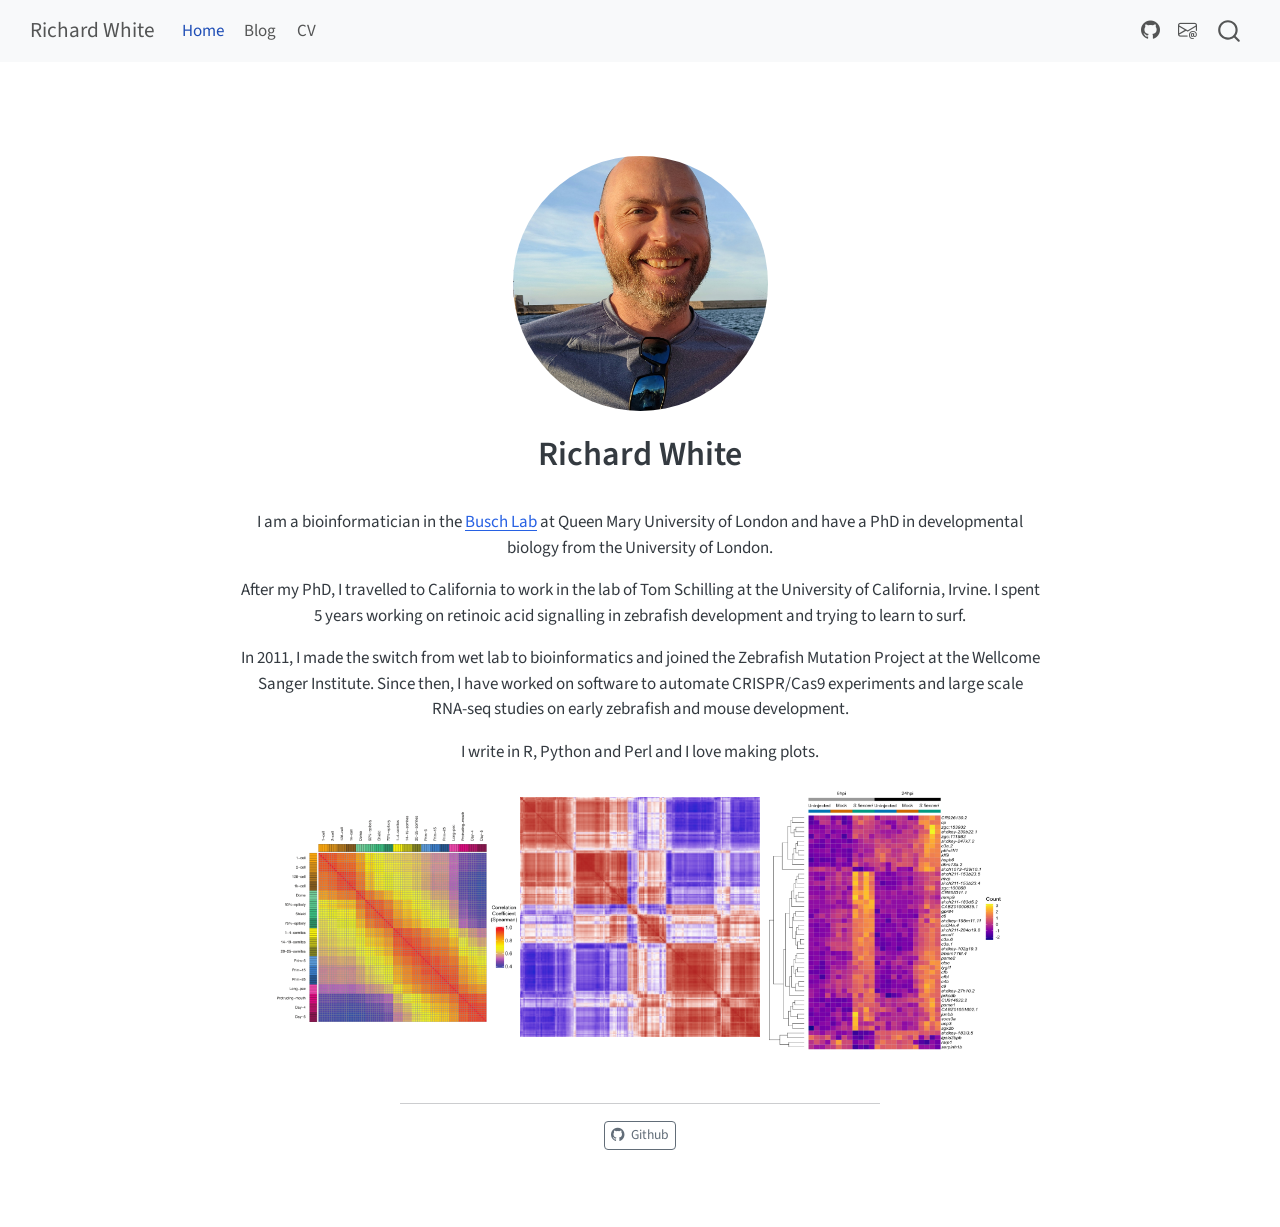
==== docs/index.html @ 8d5db2dc "Initial commit on Quarto-based site" ====
<!DOCTYPE html>
<html xmlns="http://www.w3.org/1999/xhtml" lang="en" xml:lang="en"><head>

<meta charset="utf-8">
<meta name="generator" content="quarto-1.6.40">

<meta name="viewport" content="width=device-width, initial-scale=1.0, user-scalable=yes">


<title>Richard White</title>
<style>
code{white-space: pre-wrap;}
span.smallcaps{font-variant: small-caps;}
div.columns{display: flex; gap: min(4vw, 1.5em);}
div.column{flex: auto; overflow-x: auto;}
div.hanging-indent{margin-left: 1.5em; text-indent: -1.5em;}
ul.task-list{list-style: none;}
ul.task-list li input[type="checkbox"] {
  width: 0.8em;
  margin: 0 0.8em 0.2em -1em; /* quarto-specific, see https://github.com/quarto-dev/quarto-cli/issues/4556 */ 
  vertical-align: middle;
}
</style>


<script src="site_libs/quarto-nav/quarto-nav.js"></script>
<script src="site_libs/quarto-nav/headroom.min.js"></script>
<script src="site_libs/clipboard/clipboard.min.js"></script>
<script src="site_libs/quarto-search/autocomplete.umd.js"></script>
<script src="site_libs/quarto-search/fuse.min.js"></script>
<script src="site_libs/quarto-search/quarto-search.js"></script>
<meta name="quarto:offset" content="./">
<script src="site_libs/quarto-html/quarto.js"></script>
<script src="site_libs/quarto-html/popper.min.js"></script>
<script src="site_libs/quarto-html/tippy.umd.min.js"></script>
<link href="site_libs/quarto-html/tippy.css" rel="stylesheet">
<link href="site_libs/quarto-html/quarto-syntax-highlighting-549806ee2085284f45b00abea8c6df48.css" rel="stylesheet" id="quarto-text-highlighting-styles">
<script src="site_libs/bootstrap/bootstrap.min.js"></script>
<link href="site_libs/bootstrap/bootstrap-icons.css" rel="stylesheet">
<link href="site_libs/bootstrap/bootstrap-6bd9cfa162949bde0a231f530c97869d.min.css" rel="stylesheet" append-hash="true" id="quarto-bootstrap" data-mode="light">
<script id="quarto-search-options" type="application/json">{
  "location": "navbar",
  "copy-button": false,
  "collapse-after": 3,
  "panel-placement": "end",
  "type": "overlay",
  "limit": 50,
  "keyboard-shortcut": [
    "f",
    "/",
    "s"
  ],
  "show-item-context": false,
  "language": {
    "search-no-results-text": "No results",
    "search-matching-documents-text": "matching documents",
    "search-copy-link-title": "Copy link to search",
    "search-hide-matches-text": "Hide additional matches",
    "search-more-match-text": "more match in this document",
    "search-more-matches-text": "more matches in this document",
    "search-clear-button-title": "Clear",
    "search-text-placeholder": "",
    "search-detached-cancel-button-title": "Cancel",
    "search-submit-button-title": "Submit",
    "search-label": "Search"
  }
}</script>


<link rel="stylesheet" href="styles.css">
</head>

<body class="nav-fixed fullcontent">

<div id="quarto-search-results"></div>
  <header id="quarto-header" class="headroom fixed-top">
    <nav class="navbar navbar-expand-lg " data-bs-theme="dark">
      <div class="navbar-container container-fluid">
      <div class="navbar-brand-container mx-auto">
    <a class="navbar-brand" href="./index.html">
    <span class="navbar-title">Richard White</span>
    </a>
  </div>
            <div id="quarto-search" class="" title="Search"></div>
          <button class="navbar-toggler" type="button" data-bs-toggle="collapse" data-bs-target="#navbarCollapse" aria-controls="navbarCollapse" role="menu" aria-expanded="false" aria-label="Toggle navigation" onclick="if (window.quartoToggleHeadroom) { window.quartoToggleHeadroom(); }">
  <span class="navbar-toggler-icon"></span>
</button>
          <div class="collapse navbar-collapse" id="navbarCollapse">
            <ul class="navbar-nav navbar-nav-scroll me-auto">
  <li class="nav-item">
    <a class="nav-link active" href="./index.html" aria-current="page"> 
<span class="menu-text">Home</span></a>
  </li>  
  <li class="nav-item">
    <a class="nav-link" href="./blog.html"> 
<span class="menu-text">Blog</span></a>
  </li>  
  <li class="nav-item">
    <a class="nav-link" href="./cv.html"> 
<span class="menu-text">CV</span></a>
  </li>  
</ul>
            <ul class="navbar-nav navbar-nav-scroll ms-auto">
  <li class="nav-item compact">
    <a class="nav-link" href="https://github.com/richysix"> <i class="bi bi-github" role="img">
</i> 
<span class="menu-text"></span></a>
  </li>  
  <li class="nav-item compact">
    <a class="nav-link" href="mailto:rich.white@cantab.net"> <i class="bi bi-envelope-at" role="img">
</i> 
<span class="menu-text"></span></a>
  </li>  
</ul>
          </div> <!-- /navcollapse -->
            <div class="quarto-navbar-tools">
</div>
      </div> <!-- /container-fluid -->
    </nav>
</header>
<!-- content -->
<div id="quarto-content" class="quarto-container page-columns page-rows-contents page-layout-article page-navbar">
<!-- sidebar -->
<!-- margin-sidebar -->
    
<!-- main -->
<div class="quarto-about-jolla">
  <img src="assets/images/profile.jpg" class="about-image
  round " style="height: 15em; width: 15em;">
 <header id="title-block-header" class="quarto-title-block default">
<div class="quarto-title">
<h1 class="title">Richard White</h1>
</div>
<div class="quarto-title-meta">
  </div>
</header><main class="content" id="quarto-document-content">
<p>I am a bioinformatician in the <a href="buschlab.org">Busch Lab</a> at Queen Mary University of London and have a PhD in developmental biology from the University of London.</p>
<p>After my PhD, I travelled to California to work in the lab of Tom Schilling at the University of California, Irvine. I spent 5 years working on retinoic acid signalling in zebrafish development and trying to learn to surf.</p>
<p>In 2011, I made the switch from wet lab to bioinformatics and joined the Zebrafish Mutation Project at the Wellcome Sanger Institute. Since then, I have worked on software to automate CRISPR/Cas9 experiments and large scale RNA-seq studies on early zebrafish and mouse development.</p>
<p>I write in R, Python and Perl and I love making plots.</p>
<div id="example-plots" style="background-color: #FFFFFF;">
<p><img src="assets/images/zfs-fig1b.png" class="img-fluid" style="width:30.0%"> <img src="assets/images/top1000-var-high-res.png" class="img-fluid" style="width:30.0%"> <img src="assets/images/shigella-heatmap.png" class="img-fluid" style="width:30.0%"></p>
</div>


</main> 
  <hr class="about-sep">
   <div class="about-links">
  <a href="https://github.com/richysix" class="about-link" rel="" target="">
    <i class="bi bi-github"></i>
     <span class="about-link-text">Github</span>
  </a>
</div>
</div>
 <!-- /main -->
<script id="quarto-html-after-body" type="application/javascript">
window.document.addEventListener("DOMContentLoaded", function (event) {
  const toggleBodyColorMode = (bsSheetEl) => {
    const mode = bsSheetEl.getAttribute("data-mode");
    const bodyEl = window.document.querySelector("body");
    if (mode === "dark") {
      bodyEl.classList.add("quarto-dark");
      bodyEl.classList.remove("quarto-light");
    } else {
      bodyEl.classList.add("quarto-light");
      bodyEl.classList.remove("quarto-dark");
    }
  }
  const toggleBodyColorPrimary = () => {
    const bsSheetEl = window.document.querySelector("link#quarto-bootstrap");
    if (bsSheetEl) {
      toggleBodyColorMode(bsSheetEl);
    }
  }
  toggleBodyColorPrimary();  
  const isCodeAnnotation = (el) => {
    for (const clz of el.classList) {
      if (clz.startsWith('code-annotation-')) {                     
        return true;
      }
    }
    return false;
  }
  const onCopySuccess = function(e) {
    // button target
    const button = e.trigger;
    // don't keep focus
    button.blur();
    // flash "checked"
    button.classList.add('code-copy-button-checked');
    var currentTitle = button.getAttribute("title");
    button.setAttribute("title", "Copied!");
    let tooltip;
    if (window.bootstrap) {
      button.setAttribute("data-bs-toggle", "tooltip");
      button.setAttribute("data-bs-placement", "left");
      button.setAttribute("data-bs-title", "Copied!");
      tooltip = new bootstrap.Tooltip(button, 
        { trigger: "manual", 
          customClass: "code-copy-button-tooltip",
          offset: [0, -8]});
      tooltip.show();    
    }
    setTimeout(function() {
      if (tooltip) {
        tooltip.hide();
        button.removeAttribute("data-bs-title");
        button.removeAttribute("data-bs-toggle");
        button.removeAttribute("data-bs-placement");
      }
      button.setAttribute("title", currentTitle);
      button.classList.remove('code-copy-button-checked');
    }, 1000);
    // clear code selection
    e.clearSelection();
  }
  const getTextToCopy = function(trigger) {
      const codeEl = trigger.previousElementSibling.cloneNode(true);
      for (const childEl of codeEl.children) {
        if (isCodeAnnotation(childEl)) {
          childEl.remove();
        }
      }
      return codeEl.innerText;
  }
  const clipboard = new window.ClipboardJS('.code-copy-button:not([data-in-quarto-modal])', {
    text: getTextToCopy
  });
  clipboard.on('success', onCopySuccess);
  if (window.document.getElementById('quarto-embedded-source-code-modal')) {
    const clipboardModal = new window.ClipboardJS('.code-copy-button[data-in-quarto-modal]', {
      text: getTextToCopy,
      container: window.document.getElementById('quarto-embedded-source-code-modal')
    });
    clipboardModal.on('success', onCopySuccess);
  }
    var localhostRegex = new RegExp(/^(?:http|https):\/\/localhost\:?[0-9]*\//);
    var mailtoRegex = new RegExp(/^mailto:/);
      var filterRegex = new RegExp('/' + window.location.host + '/');
    var isInternal = (href) => {
        return filterRegex.test(href) || localhostRegex.test(href) || mailtoRegex.test(href);
    }
    // Inspect non-navigation links and adorn them if external
 	var links = window.document.querySelectorAll('a[href]:not(.nav-link):not(.navbar-brand):not(.toc-action):not(.sidebar-link):not(.sidebar-item-toggle):not(.pagination-link):not(.no-external):not([aria-hidden]):not(.dropdown-item):not(.quarto-navigation-tool):not(.about-link)');
    for (var i=0; i<links.length; i++) {
      const link = links[i];
      if (!isInternal(link.href)) {
        // undo the damage that might have been done by quarto-nav.js in the case of
        // links that we want to consider external
        if (link.dataset.originalHref !== undefined) {
          link.href = link.dataset.originalHref;
        }
      }
    }
  function tippyHover(el, contentFn, onTriggerFn, onUntriggerFn) {
    const config = {
      allowHTML: true,
      maxWidth: 500,
      delay: 100,
      arrow: false,
      appendTo: function(el) {
          return el.parentElement;
      },
      interactive: true,
      interactiveBorder: 10,
      theme: 'quarto',
      placement: 'bottom-start',
    };
    if (contentFn) {
      config.content = contentFn;
    }
    if (onTriggerFn) {
      config.onTrigger = onTriggerFn;
    }
    if (onUntriggerFn) {
      config.onUntrigger = onUntriggerFn;
    }
    window.tippy(el, config); 
  }
  const noterefs = window.document.querySelectorAll('a[role="doc-noteref"]');
  for (var i=0; i<noterefs.length; i++) {
    const ref = noterefs[i];
    tippyHover(ref, function() {
      // use id or data attribute instead here
      let href = ref.getAttribute('data-footnote-href') || ref.getAttribute('href');
      try { href = new URL(href).hash; } catch {}
      const id = href.replace(/^#\/?/, "");
      const note = window.document.getElementById(id);
      if (note) {
        return note.innerHTML;
      } else {
        return "";
      }
    });
  }
  const xrefs = window.document.querySelectorAll('a.quarto-xref');
  const processXRef = (id, note) => {
    // Strip column container classes
    const stripColumnClz = (el) => {
      el.classList.remove("page-full", "page-columns");
      if (el.children) {
        for (const child of el.children) {
          stripColumnClz(child);
        }
      }
    }
    stripColumnClz(note)
    if (id === null || id.startsWith('sec-')) {
      // Special case sections, only their first couple elements
      const container = document.createElement("div");
      if (note.children && note.children.length > 2) {
        container.appendChild(note.children[0].cloneNode(true));
        for (let i = 1; i < note.children.length; i++) {
          const child = note.children[i];
          if (child.tagName === "P" && child.innerText === "") {
            continue;
          } else {
            container.appendChild(child.cloneNode(true));
            break;
          }
        }
        if (window.Quarto?.typesetMath) {
          window.Quarto.typesetMath(container);
        }
        return container.innerHTML
      } else {
        if (window.Quarto?.typesetMath) {
          window.Quarto.typesetMath(note);
        }
        return note.innerHTML;
      }
    } else {
      // Remove any anchor links if they are present
      const anchorLink = note.querySelector('a.anchorjs-link');
      if (anchorLink) {
        anchorLink.remove();
      }
      if (window.Quarto?.typesetMath) {
        window.Quarto.typesetMath(note);
      }
      if (note.classList.contains("callout")) {
        return note.outerHTML;
      } else {
        return note.innerHTML;
      }
    }
  }
  for (var i=0; i<xrefs.length; i++) {
    const xref = xrefs[i];
    tippyHover(xref, undefined, function(instance) {
      instance.disable();
      let url = xref.getAttribute('href');
      let hash = undefined; 
      if (url.startsWith('#')) {
        hash = url;
      } else {
        try { hash = new URL(url).hash; } catch {}
      }
      if (hash) {
        const id = hash.replace(/^#\/?/, "");
        const note = window.document.getElementById(id);
        if (note !== null) {
          try {
            const html = processXRef(id, note.cloneNode(true));
            instance.setContent(html);
          } finally {
            instance.enable();
            instance.show();
          }
        } else {
          // See if we can fetch this
          fetch(url.split('#')[0])
          .then(res => res.text())
          .then(html => {
            const parser = new DOMParser();
            const htmlDoc = parser.parseFromString(html, "text/html");
            const note = htmlDoc.getElementById(id);
            if (note !== null) {
              const html = processXRef(id, note);
              instance.setContent(html);
            } 
          }).finally(() => {
            instance.enable();
            instance.show();
          });
        }
      } else {
        // See if we can fetch a full url (with no hash to target)
        // This is a special case and we should probably do some content thinning / targeting
        fetch(url)
        .then(res => res.text())
        .then(html => {
          const parser = new DOMParser();
          const htmlDoc = parser.parseFromString(html, "text/html");
          const note = htmlDoc.querySelector('main.content');
          if (note !== null) {
            // This should only happen for chapter cross references
            // (since there is no id in the URL)
            // remove the first header
            if (note.children.length > 0 && note.children[0].tagName === "HEADER") {
              note.children[0].remove();
            }
            const html = processXRef(null, note);
            instance.setContent(html);
          } 
        }).finally(() => {
          instance.enable();
          instance.show();
        });
      }
    }, function(instance) {
    });
  }
      let selectedAnnoteEl;
      const selectorForAnnotation = ( cell, annotation) => {
        let cellAttr = 'data-code-cell="' + cell + '"';
        let lineAttr = 'data-code-annotation="' +  annotation + '"';
        const selector = 'span[' + cellAttr + '][' + lineAttr + ']';
        return selector;
      }
      const selectCodeLines = (annoteEl) => {
        const doc = window.document;
        const targetCell = annoteEl.getAttribute("data-target-cell");
        const targetAnnotation = annoteEl.getAttribute("data-target-annotation");
        const annoteSpan = window.document.querySelector(selectorForAnnotation(targetCell, targetAnnotation));
        const lines = annoteSpan.getAttribute("data-code-lines").split(",");
        const lineIds = lines.map((line) => {
          return targetCell + "-" + line;
        })
        let top = null;
        let height = null;
        let parent = null;
        if (lineIds.length > 0) {
            //compute the position of the single el (top and bottom and make a div)
            const el = window.document.getElementById(lineIds[0]);
            top = el.offsetTop;
            height = el.offsetHeight;
            parent = el.parentElement.parentElement;
          if (lineIds.length > 1) {
            const lastEl = window.document.getElementById(lineIds[lineIds.length - 1]);
            const bottom = lastEl.offsetTop + lastEl.offsetHeight;
            height = bottom - top;
          }
          if (top !== null && height !== null && parent !== null) {
            // cook up a div (if necessary) and position it 
            let div = window.document.getElementById("code-annotation-line-highlight");
            if (div === null) {
              div = window.document.createElement("div");
              div.setAttribute("id", "code-annotation-line-highlight");
              div.style.position = 'absolute';
              parent.appendChild(div);
            }
            div.style.top = top - 2 + "px";
            div.style.height = height + 4 + "px";
            div.style.left = 0;
            let gutterDiv = window.document.getElementById("code-annotation-line-highlight-gutter");
            if (gutterDiv === null) {
              gutterDiv = window.document.createElement("div");
              gutterDiv.setAttribute("id", "code-annotation-line-highlight-gutter");
              gutterDiv.style.position = 'absolute';
              const codeCell = window.document.getElementById(targetCell);
              const gutter = codeCell.querySelector('.code-annotation-gutter');
              gutter.appendChild(gutterDiv);
            }
            gutterDiv.style.top = top - 2 + "px";
            gutterDiv.style.height = height + 4 + "px";
          }
          selectedAnnoteEl = annoteEl;
        }
      };
      const unselectCodeLines = () => {
        const elementsIds = ["code-annotation-line-highlight", "code-annotation-line-highlight-gutter"];
        elementsIds.forEach((elId) => {
          const div = window.document.getElementById(elId);
          if (div) {
            div.remove();
          }
        });
        selectedAnnoteEl = undefined;
      };
        // Handle positioning of the toggle
    window.addEventListener(
      "resize",
      throttle(() => {
        elRect = undefined;
        if (selectedAnnoteEl) {
          selectCodeLines(selectedAnnoteEl);
        }
      }, 10)
    );
    function throttle(fn, ms) {
    let throttle = false;
    let timer;
      return (...args) => {
        if(!throttle) { // first call gets through
            fn.apply(this, args);
            throttle = true;
        } else { // all the others get throttled
            if(timer) clearTimeout(timer); // cancel #2
            timer = setTimeout(() => {
              fn.apply(this, args);
              timer = throttle = false;
            }, ms);
        }
      };
    }
      // Attach click handler to the DT
      const annoteDls = window.document.querySelectorAll('dt[data-target-cell]');
      for (const annoteDlNode of annoteDls) {
        annoteDlNode.addEventListener('click', (event) => {
          const clickedEl = event.target;
          if (clickedEl !== selectedAnnoteEl) {
            unselectCodeLines();
            const activeEl = window.document.querySelector('dt[data-target-cell].code-annotation-active');
            if (activeEl) {
              activeEl.classList.remove('code-annotation-active');
            }
            selectCodeLines(clickedEl);
            clickedEl.classList.add('code-annotation-active');
          } else {
            // Unselect the line
            unselectCodeLines();
            clickedEl.classList.remove('code-annotation-active');
          }
        });
      }
  const findCites = (el) => {
    const parentEl = el.parentElement;
    if (parentEl) {
      const cites = parentEl.dataset.cites;
      if (cites) {
        return {
          el,
          cites: cites.split(' ')
        };
      } else {
        return findCites(el.parentElement)
      }
    } else {
      return undefined;
    }
  };
  var bibliorefs = window.document.querySelectorAll('a[role="doc-biblioref"]');
  for (var i=0; i<bibliorefs.length; i++) {
    const ref = bibliorefs[i];
    const citeInfo = findCites(ref);
    if (citeInfo) {
      tippyHover(citeInfo.el, function() {
        var popup = window.document.createElement('div');
        citeInfo.cites.forEach(function(cite) {
          var citeDiv = window.document.createElement('div');
          citeDiv.classList.add('hanging-indent');
          citeDiv.classList.add('csl-entry');
          var biblioDiv = window.document.getElementById('ref-' + cite);
          if (biblioDiv) {
            citeDiv.innerHTML = biblioDiv.innerHTML;
          }
          popup.appendChild(citeDiv);
        });
        return popup.innerHTML;
      });
    }
  }
});
</script>
</div> <!-- /content -->




</body></html>
---- docs/site_libs/quarto-html/tippy.css ----
.tippy-box[data-animation=fade][data-state=hidden]{opacity:0}[data-tippy-root]{max-width:calc(100vw - 10px)}.tippy-box{position:relative;background-color:#333;color:#fff;border-radius:4px;font-size:14px;line-height:1.4;white-space:normal;outline:0;transition-property:transform,visibility,opacity}.tippy-box[data-placement^=top]>.tippy-arrow{bottom:0}.tippy-box[data-placement^=top]>.tippy-arrow:before{bottom:-7px;left:0;border-width:8px 8px 0;border-top-color:initial;transform-origin:center top}.tippy-box[data-placement^=bottom]>.tippy-arrow{top:0}.tippy-box[data-placement^=bottom]>.tippy-arrow:before{top:-7px;left:0;border-width:0 8px 8px;border-bottom-color:initial;transform-origin:center bottom}.tippy-box[data-placement^=left]>.tippy-arrow{right:0}.tippy-box[data-placement^=left]>.tippy-arrow:before{border-width:8px 0 8px 8px;border-left-color:initial;right:-7px;transform-origin:center left}.tippy-box[data-placement^=right]>.tippy-arrow{left:0}.tippy-box[data-placement^=right]>.tippy-arrow:before{left:-7px;border-width:8px 8px 8px 0;border-right-color:initial;transform-origin:center right}.tippy-box[data-inertia][data-state=visible]{transition-timing-function:cubic-bezier(.54,1.5,.38,1.11)}.tippy-arrow{width:16px;height:16px;color:#333}.tippy-arrow:before{content:"";position:absolute;border-color:transparent;border-style:solid}.tippy-content{position:relative;padding:5px 9px;z-index:1}
---- docs/site_libs/quarto-html/quarto-syntax-highlighting-549806ee2085284f45b00abea8c6df48.css ----
/* quarto syntax highlight colors */
:root {
  --quarto-hl-ot-color: #003B4F;
  --quarto-hl-at-color: #657422;
  --quarto-hl-ss-color: #20794D;
  --quarto-hl-an-color: #5E5E5E;
  --quarto-hl-fu-color: #4758AB;
  --quarto-hl-st-color: #20794D;
  --quarto-hl-cf-color: #003B4F;
  --quarto-hl-op-color: #5E5E5E;
  --quarto-hl-er-color: #AD0000;
  --quarto-hl-bn-color: #AD0000;
  --quarto-hl-al-color: #AD0000;
  --quarto-hl-va-color: #111111;
  --quarto-hl-bu-color: inherit;
  --quarto-hl-ex-color: inherit;
  --quarto-hl-pp-color: #AD0000;
  --quarto-hl-in-color: #5E5E5E;
  --quarto-hl-vs-color: #20794D;
  --quarto-hl-wa-color: #5E5E5E;
  --quarto-hl-do-color: #5E5E5E;
  --quarto-hl-im-color: #00769E;
  --quarto-hl-ch-color: #20794D;
  --quarto-hl-dt-color: #AD0000;
  --quarto-hl-fl-color: #AD0000;
  --quarto-hl-co-color: #5E5E5E;
  --quarto-hl-cv-color: #5E5E5E;
  --quarto-hl-cn-color: #8f5902;
  --quarto-hl-sc-color: #5E5E5E;
  --quarto-hl-dv-color: #AD0000;
  --quarto-hl-kw-color: #003B4F;
}

/* other quarto variables */
:root {
  --quarto-font-monospace: SFMono-Regular, Menlo, Monaco, Consolas, "Liberation Mono", "Courier New", monospace;
}

pre > code.sourceCode > span {
  color: #003B4F;
}

code span {
  color: #003B4F;
}

code.sourceCode > span {
  color: #003B4F;
}

div.sourceCode,
div.sourceCode pre.sourceCode {
  color: #003B4F;
}

code span.ot {
  color: #003B4F;
  font-style: inherit;
}

code span.at {
  color: #657422;
  font-style: inherit;
}

code span.ss {
  color: #20794D;
  font-style: inherit;
}

code span.an {
  color: #5E5E5E;
  font-style: inherit;
}

code span.fu {
  color: #4758AB;
  font-style: inherit;
}

code span.st {
  color: #20794D;
  font-style: inherit;
}

code span.cf {
  color: #003B4F;
  font-weight: bold;
  font-style: inherit;
}

code span.op {
  color: #5E5E5E;
  font-style: inherit;
}

code span.er {
  color: #AD0000;
  font-style: inherit;
}

code span.bn {
  color: #AD0000;
  font-style: inherit;
}

code span.al {
  color: #AD0000;
  font-style: inherit;
}

code span.va {
  color: #111111;
  font-style: inherit;
}

code span.bu {
  font-style: inherit;
}

code span.ex {
  font-style: inherit;
}

code span.pp {
  color: #AD0000;
  font-style: inherit;
}

code span.in {
  color: #5E5E5E;
  font-style: inherit;
}

code span.vs {
  color: #20794D;
  font-style: inherit;
}

code span.wa {
  color: #5E5E5E;
  font-style: italic;
}

code span.do {
  color: #5E5E5E;
  font-style: italic;
}

code span.im {
  color: #00769E;
  font-style: inherit;
}

code span.ch {
  color: #20794D;
  font-style: inherit;
}

code span.dt {
  color: #AD0000;
  font-style: inherit;
}

code span.fl {
  color: #AD0000;
  font-style: inherit;
}

code span.co {
  color: #5E5E5E;
  font-style: inherit;
}

code span.cv {
  color: #5E5E5E;
  font-style: italic;
}

code span.cn {
  color: #8f5902;
  font-style: inherit;
}

code span.sc {
  color: #5E5E5E;
  font-style: inherit;
}

code span.dv {
  color: #AD0000;
  font-style: inherit;
}

code span.kw {
  color: #003B4F;
  font-weight: bold;
  font-style: inherit;
}

.prevent-inlining {
  content: "</";
}

/*# sourceMappingURL=ae99138f4fbc2fb4c9f5e5cd69c22459.css.map */
---- docs/styles.css ----
/* css styles */

/* body {
  background-color: #f5e6eb;
} */
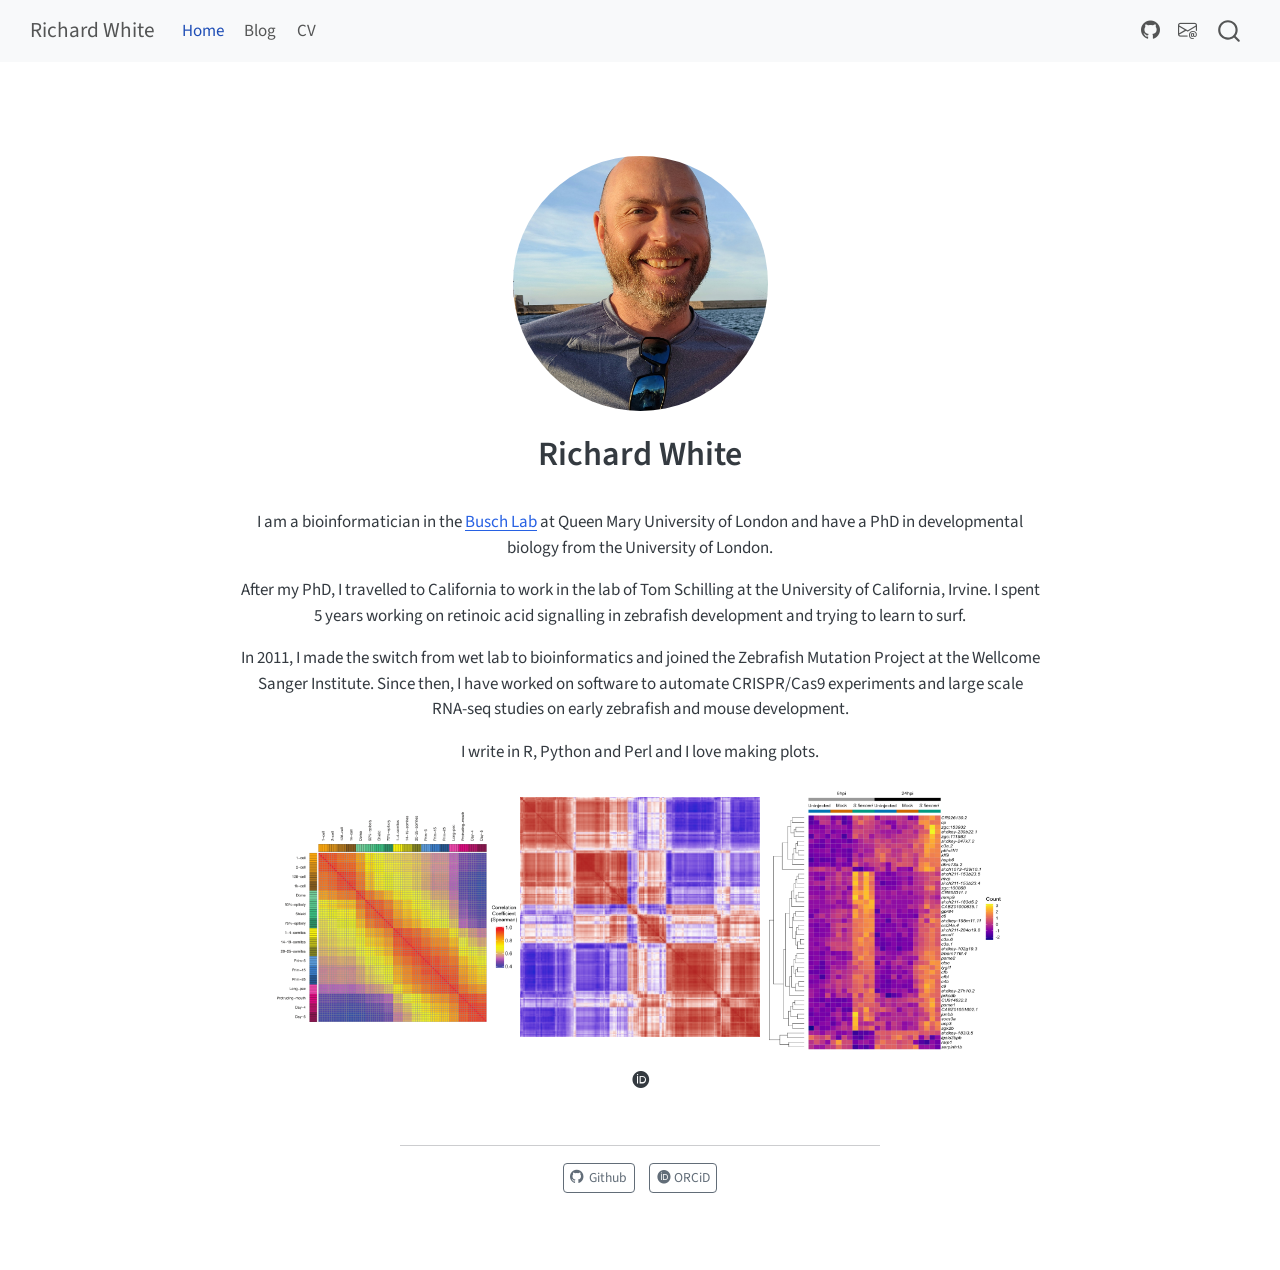
==== commit e356eaf0: "Add link to ORCiD with icon Installed fontawesome extension to be able to get ORCiD icon" ====
--- a/docs/index.html
+++ b/docs/index.html
@@ -38,6 +38,8 @@
 <script src="site_libs/bootstrap/bootstrap.min.js"></script>
 <link href="site_libs/bootstrap/bootstrap-icons.css" rel="stylesheet">
 <link href="site_libs/bootstrap/bootstrap-6bd9cfa162949bde0a231f530c97869d.min.css" rel="stylesheet" append-hash="true" id="quarto-bootstrap" data-mode="light">
+<link href="site_libs/quarto-contrib/fontawesome6-1.2.0/all.min.css" rel="stylesheet">
+<link href="site_libs/quarto-contrib/fontawesome6-1.2.0/latex-fontsize.css" rel="stylesheet">
 <script id="quarto-search-options" type="application/json">{
   "location": "navbar",
   "copy-button": false,
@@ -141,6 +143,7 @@
 <div id="example-plots" style="background-color: #FFFFFF;">
 <p><img src="assets/images/zfs-fig1b.png" class="img-fluid" style="width:30.0%"> <img src="assets/images/top1000-var-high-res.png" class="img-fluid" style="width:30.0%"> <img src="assets/images/shigella-heatmap.png" class="img-fluid" style="width:30.0%"></p>
 </div>
+<p><i class="fa-brands fa-orcid" aria-label="orcid"></i></p>
 
 
 </main> 
@@ -149,6 +152,9 @@
   <a href="https://github.com/richysix" class="about-link" rel="" target="">
     <i class="bi bi-github"></i>
      <span class="about-link-text">Github</span>
+  </a>
+  <a href="https://orcid.org/0000-0003-1842-412X" class="about-link" rel="" target="">
+     <span class="about-link-text"><i class="fa-brands fa-orcid" aria-label="orcid"></i> ORCiD</span>
   </a>
 </div>
 </div>
--- a/docs/site_libs/quarto-contrib/fontawesome6-1.2.0/latex-fontsize.css
+++ b/docs/site_libs/quarto-contrib/fontawesome6-1.2.0/latex-fontsize.css
@@ -0,0 +1,30 @@
+.fa-tiny {
+  font-size: 0.5em;
+}
+.fa-scriptsize {
+  font-size: 0.7em;
+}
+.fa-footnotesize {
+  font-size: 0.8em;
+}
+.fa-small {
+  font-size: 0.9em;
+}
+.fa-normalsize {
+  font-size: 1em;
+}
+.fa-large {
+  font-size: 1.2em;
+}
+.fa-Large {
+  font-size: 1.5em;
+}
+.fa-LARGE {
+  font-size: 1.75em;
+}
+.fa-huge {
+  font-size: 2em;
+}
+.fa-Huge {
+  font-size: 2.5em;
+}
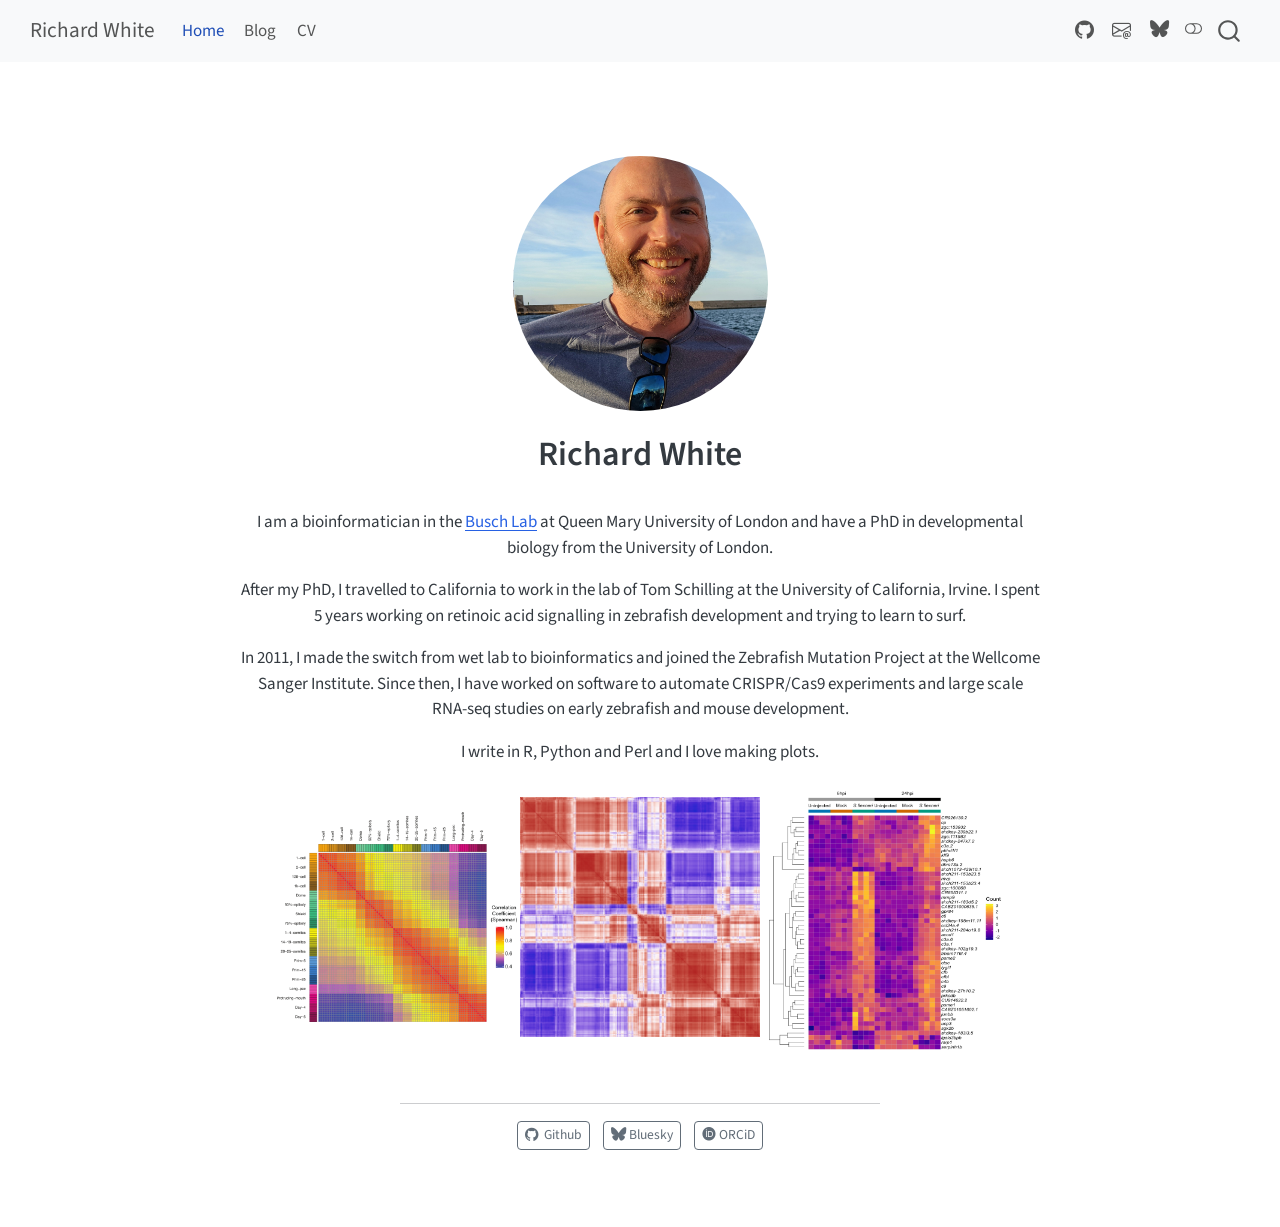
==== commit 2cb4497a: "Update to making website blog post Also iframe for CV is breaking things. Remove it" ====
--- a/docs/index.html
+++ b/docs/index.html
@@ -34,10 +34,12 @@
 <script src="site_libs/quarto-html/popper.min.js"></script>
 <script src="site_libs/quarto-html/tippy.umd.min.js"></script>
 <link href="site_libs/quarto-html/tippy.css" rel="stylesheet">
-<link href="site_libs/quarto-html/quarto-syntax-highlighting-549806ee2085284f45b00abea8c6df48.css" rel="stylesheet" id="quarto-text-highlighting-styles">
+<link href="site_libs/quarto-html/quarto-syntax-highlighting-549806ee2085284f45b00abea8c6df48.css" rel="stylesheet" class="quarto-color-scheme" id="quarto-text-highlighting-styles">
+<link href="site_libs/quarto-html/quarto-syntax-highlighting-dark-8ea72dc5fed832574809a9c94082fbbb.css" rel="prefetch" class="quarto-color-scheme quarto-color-alternate" id="quarto-text-highlighting-styles">
 <script src="site_libs/bootstrap/bootstrap.min.js"></script>
 <link href="site_libs/bootstrap/bootstrap-icons.css" rel="stylesheet">
-<link href="site_libs/bootstrap/bootstrap-6bd9cfa162949bde0a231f530c97869d.min.css" rel="stylesheet" append-hash="true" id="quarto-bootstrap" data-mode="light">
+<link href="site_libs/bootstrap/bootstrap-6bd9cfa162949bde0a231f530c97869d.min.css" rel="stylesheet" append-hash="true" class="quarto-color-scheme" id="quarto-bootstrap" data-mode="light">
+<link href="site_libs/bootstrap/bootstrap-dark-fdf986989e2058d46a90f864900247d8.min.css" rel="prefetch" append-hash="true" class="quarto-color-scheme quarto-color-alternate" id="quarto-bootstrap" data-mode="dark">
 <link href="site_libs/quarto-contrib/fontawesome6-1.2.0/all.min.css" rel="stylesheet">
 <link href="site_libs/quarto-contrib/fontawesome6-1.2.0/latex-fontsize.css" rel="stylesheet">
 <script id="quarto-search-options" type="application/json">{
@@ -113,9 +115,14 @@
 </i> 
 <span class="menu-text"></span></a>
   </li>  
+  <li class="nav-item">
+    <a class="nav-link" href="https://bsky.app/profile/richysix.bsky.social"> 
+<span class="menu-text"><i class="fa-brands fa-bluesky" aria-label="bluesky"></i></span></a>
+  </li>  
 </ul>
           </div> <!-- /navcollapse -->
             <div class="quarto-navbar-tools">
+  <a href="" class="quarto-color-scheme-toggle quarto-navigation-tool  px-1" onclick="window.quartoToggleColorScheme(); return false;" title="Toggle dark mode"><i class="bi"></i></a>
 </div>
       </div> <!-- /container-fluid -->
     </nav>
@@ -140,10 +147,9 @@
 <p>After my PhD, I travelled to California to work in the lab of Tom Schilling at the University of California, Irvine. I spent 5 years working on retinoic acid signalling in zebrafish development and trying to learn to surf.</p>
 <p>In 2011, I made the switch from wet lab to bioinformatics and joined the Zebrafish Mutation Project at the Wellcome Sanger Institute. Since then, I have worked on software to automate CRISPR/Cas9 experiments and large scale RNA-seq studies on early zebrafish and mouse development.</p>
 <p>I write in R, Python and Perl and I love making plots.</p>
-<div id="example-plots" style="background-color: #FFFFFF;">
+<div id="example-plots">
 <p><img src="assets/images/zfs-fig1b.png" class="img-fluid" style="width:30.0%"> <img src="assets/images/top1000-var-high-res.png" class="img-fluid" style="width:30.0%"> <img src="assets/images/shigella-heatmap.png" class="img-fluid" style="width:30.0%"></p>
 </div>
-<p><i class="fa-brands fa-orcid" aria-label="orcid"></i></p>
 
 
 </main> 
@@ -152,6 +158,9 @@
   <a href="https://github.com/richysix" class="about-link" rel="" target="">
     <i class="bi bi-github"></i>
      <span class="about-link-text">Github</span>
+  </a>
+  <a href="https://bsky.app/profile/richysix.bsky.social" class="about-link" rel="" target="">
+     <span class="about-link-text"><i class="fa-brands fa-bluesky" aria-label="bluesky"></i> Bluesky</span>
   </a>
   <a href="https://orcid.org/0000-0003-1842-412X" class="about-link" rel="" target="">
      <span class="about-link-text"><i class="fa-brands fa-orcid" aria-label="orcid"></i> ORCiD</span>
@@ -179,6 +188,150 @@
     }
   }
   toggleBodyColorPrimary();  
+  const disableStylesheet = (stylesheets) => {
+    for (let i=0; i < stylesheets.length; i++) {
+      const stylesheet = stylesheets[i];
+      stylesheet.rel = 'prefetch';
+    }
+  }
+  const enableStylesheet = (stylesheets) => {
+    for (let i=0; i < stylesheets.length; i++) {
+      const stylesheet = stylesheets[i];
+      stylesheet.rel = 'stylesheet';
+    }
+  }
+  const manageTransitions = (selector, allowTransitions) => {
+    const els = window.document.querySelectorAll(selector);
+    for (let i=0; i < els.length; i++) {
+      const el = els[i];
+      if (allowTransitions) {
+        el.classList.remove('notransition');
+      } else {
+        el.classList.add('notransition');
+      }
+    }
+  }
+  const toggleGiscusIfUsed = (isAlternate, darkModeDefault) => {
+    const baseTheme = document.querySelector('#giscus-base-theme')?.value ?? 'light';
+    const alternateTheme = document.querySelector('#giscus-alt-theme')?.value ?? 'dark';
+    let newTheme = '';
+    if(darkModeDefault) {
+      newTheme = isAlternate ? baseTheme : alternateTheme;
+    } else {
+      newTheme = isAlternate ? alternateTheme : baseTheme;
+    }
+    const changeGiscusTheme = () => {
+      // From: https://github.com/giscus/giscus/issues/336
+      const sendMessage = (message) => {
+        const iframe = document.querySelector('iframe.giscus-frame');
+        if (!iframe) return;
+        iframe.contentWindow.postMessage({ giscus: message }, 'https://giscus.app');
+      }
+      sendMessage({
+        setConfig: {
+          theme: newTheme
+        }
+      });
+    }
+    const isGiscussLoaded = window.document.querySelector('iframe.giscus-frame') !== null;
+    if (isGiscussLoaded) {
+      changeGiscusTheme();
+    }
+  }
+  const toggleColorMode = (alternate) => {
+    // Switch the stylesheets
+    const alternateStylesheets = window.document.querySelectorAll('link.quarto-color-scheme.quarto-color-alternate');
+    manageTransitions('#quarto-margin-sidebar .nav-link', false);
+    if (alternate) {
+      enableStylesheet(alternateStylesheets);
+      for (const sheetNode of alternateStylesheets) {
+        if (sheetNode.id === "quarto-bootstrap") {
+          toggleBodyColorMode(sheetNode);
+        }
+      }
+    } else {
+      disableStylesheet(alternateStylesheets);
+      toggleBodyColorPrimary();
+    }
+    manageTransitions('#quarto-margin-sidebar .nav-link', true);
+    // Switch the toggles
+    const toggles = window.document.querySelectorAll('.quarto-color-scheme-toggle');
+    for (let i=0; i < toggles.length; i++) {
+      const toggle = toggles[i];
+      if (toggle) {
+        if (alternate) {
+          toggle.classList.add("alternate");     
+        } else {
+          toggle.classList.remove("alternate");
+        }
+      }
+    }
+    // Hack to workaround the fact that safari doesn't
+    // properly recolor the scrollbar when toggling (#1455)
+    if (navigator.userAgent.indexOf('Safari') > 0 && navigator.userAgent.indexOf('Chrome') == -1) {
+      manageTransitions("body", false);
+      window.scrollTo(0, 1);
+      setTimeout(() => {
+        window.scrollTo(0, 0);
+        manageTransitions("body", true);
+      }, 40);  
+    }
+  }
+  const isFileUrl = () => { 
+    return window.location.protocol === 'file:';
+  }
+  const hasAlternateSentinel = () => {  
+    let styleSentinel = getColorSchemeSentinel();
+    if (styleSentinel !== null) {
+      return styleSentinel === "alternate";
+    } else {
+      return false;
+    }
+  }
+  const setStyleSentinel = (alternate) => {
+    const value = alternate ? "alternate" : "default";
+    if (!isFileUrl()) {
+      window.localStorage.setItem("quarto-color-scheme", value);
+    } else {
+      localAlternateSentinel = value;
+    }
+  }
+  const getColorSchemeSentinel = () => {
+    if (!isFileUrl()) {
+      const storageValue = window.localStorage.getItem("quarto-color-scheme");
+      return storageValue != null ? storageValue : localAlternateSentinel;
+    } else {
+      return localAlternateSentinel;
+    }
+  }
+  const darkModeDefault = false;
+  let localAlternateSentinel = darkModeDefault ? 'alternate' : 'default';
+  // Dark / light mode switch
+  window.quartoToggleColorScheme = () => {
+    // Read the current dark / light value 
+    let toAlternate = !hasAlternateSentinel();
+    toggleColorMode(toAlternate);
+    setStyleSentinel(toAlternate);
+    toggleGiscusIfUsed(toAlternate, darkModeDefault);
+  };
+  // Ensure there is a toggle, if there isn't float one in the top right
+  if (window.document.querySelector('.quarto-color-scheme-toggle') === null) {
+    const a = window.document.createElement('a');
+    a.classList.add('top-right');
+    a.classList.add('quarto-color-scheme-toggle');
+    a.href = "";
+    a.onclick = function() { try { window.quartoToggleColorScheme(); } catch {} return false; };
+    const i = window.document.createElement("i");
+    i.classList.add('bi');
+    a.appendChild(i);
+    window.document.body.appendChild(a);
+  }
+  // Switch to dark mode if need be
+  if (hasAlternateSentinel()) {
+    toggleColorMode(true);
+  } else {
+    toggleColorMode(false);
+  }
   const isCodeAnnotation = (el) => {
     for (const clz of el.classList) {
       if (clz.startsWith('code-annotation-')) {                     
--- a/docs/site_libs/quarto-html/quarto-syntax-highlighting-dark-8ea72dc5fed832574809a9c94082fbbb.css
+++ b/docs/site_libs/quarto-html/quarto-syntax-highlighting-dark-8ea72dc5fed832574809a9c94082fbbb.css
@@ -0,0 +1,189 @@
+/* quarto syntax highlight colors */
+:root {
+  --quarto-hl-al-color: #f07178;
+  --quarto-hl-an-color: #d4d0ab;
+  --quarto-hl-at-color: #00e0e0;
+  --quarto-hl-bn-color: #d4d0ab;
+  --quarto-hl-bu-color: #abe338;
+  --quarto-hl-ch-color: #abe338;
+  --quarto-hl-co-color: #f8f8f2;
+  --quarto-hl-cv-color: #ffd700;
+  --quarto-hl-cn-color: #ffd700;
+  --quarto-hl-cf-color: #ffa07a;
+  --quarto-hl-dt-color: #ffa07a;
+  --quarto-hl-dv-color: #d4d0ab;
+  --quarto-hl-do-color: #f8f8f2;
+  --quarto-hl-er-color: #f07178;
+  --quarto-hl-ex-color: #00e0e0;
+  --quarto-hl-fl-color: #d4d0ab;
+  --quarto-hl-fu-color: #ffa07a;
+  --quarto-hl-im-color: #abe338;
+  --quarto-hl-in-color: #d4d0ab;
+  --quarto-hl-kw-color: #ffa07a;
+  --quarto-hl-op-color: #ffa07a;
+  --quarto-hl-ot-color: #00e0e0;
+  --quarto-hl-pp-color: #dcc6e0;
+  --quarto-hl-re-color: #00e0e0;
+  --quarto-hl-sc-color: #abe338;
+  --quarto-hl-ss-color: #abe338;
+  --quarto-hl-st-color: #abe338;
+  --quarto-hl-va-color: #00e0e0;
+  --quarto-hl-vs-color: #abe338;
+  --quarto-hl-wa-color: #dcc6e0;
+}
+
+/* other quarto variables */
+:root {
+  --quarto-font-monospace: SFMono-Regular, Menlo, Monaco, Consolas, "Liberation Mono", "Courier New", monospace;
+}
+
+code span.al {
+  background-color: #2a0f15;
+  font-weight: bold;
+  color: #f07178;
+}
+
+code span.an {
+  color: #d4d0ab;
+}
+
+code span.at {
+  color: #00e0e0;
+}
+
+code span.bn {
+  color: #d4d0ab;
+}
+
+code span.bu {
+  color: #abe338;
+}
+
+code span.ch {
+  color: #abe338;
+}
+
+code span.co {
+  font-style: italic;
+  color: #f8f8f2;
+}
+
+code span.cv {
+  color: #ffd700;
+}
+
+code span.cn {
+  color: #ffd700;
+}
+
+code span.cf {
+  font-weight: bold;
+  color: #ffa07a;
+}
+
+code span.dt {
+  color: #ffa07a;
+}
+
+code span.dv {
+  color: #d4d0ab;
+}
+
+code span.do {
+  color: #f8f8f2;
+}
+
+code span.er {
+  color: #f07178;
+  text-decoration: underline;
+}
+
+code span.ex {
+  font-weight: bold;
+  color: #00e0e0;
+}
+
+code span.fl {
+  color: #d4d0ab;
+}
+
+code span.fu {
+  color: #ffa07a;
+}
+
+code span.im {
+  color: #abe338;
+}
+
+code span.in {
+  color: #d4d0ab;
+}
+
+code span.kw {
+  font-weight: bold;
+  color: #ffa07a;
+}
+
+pre > code.sourceCode > span {
+  color: #f8f8f2;
+}
+
+code span {
+  color: #f8f8f2;
+}
+
+code.sourceCode > span {
+  color: #f8f8f2;
+}
+
+div.sourceCode,
+div.sourceCode pre.sourceCode {
+  color: #f8f8f2;
+}
+
+code span.op {
+  color: #ffa07a;
+}
+
+code span.ot {
+  color: #00e0e0;
+}
+
+code span.pp {
+  color: #dcc6e0;
+}
+
+code span.re {
+  background-color: #f8f8f2;
+  color: #00e0e0;
+}
+
+code span.sc {
+  color: #abe338;
+}
+
+code span.ss {
+  color: #abe338;
+}
+
+code span.st {
+  color: #abe338;
+}
+
+code span.va {
+  color: #00e0e0;
+}
+
+code span.vs {
+  color: #abe338;
+}
+
+code span.wa {
+  color: #dcc6e0;
+}
+
+.prevent-inlining {
+  content: "</";
+}
+
+/*# sourceMappingURL=74548907a2aa49896d8738a3cf5e8124.css.map */
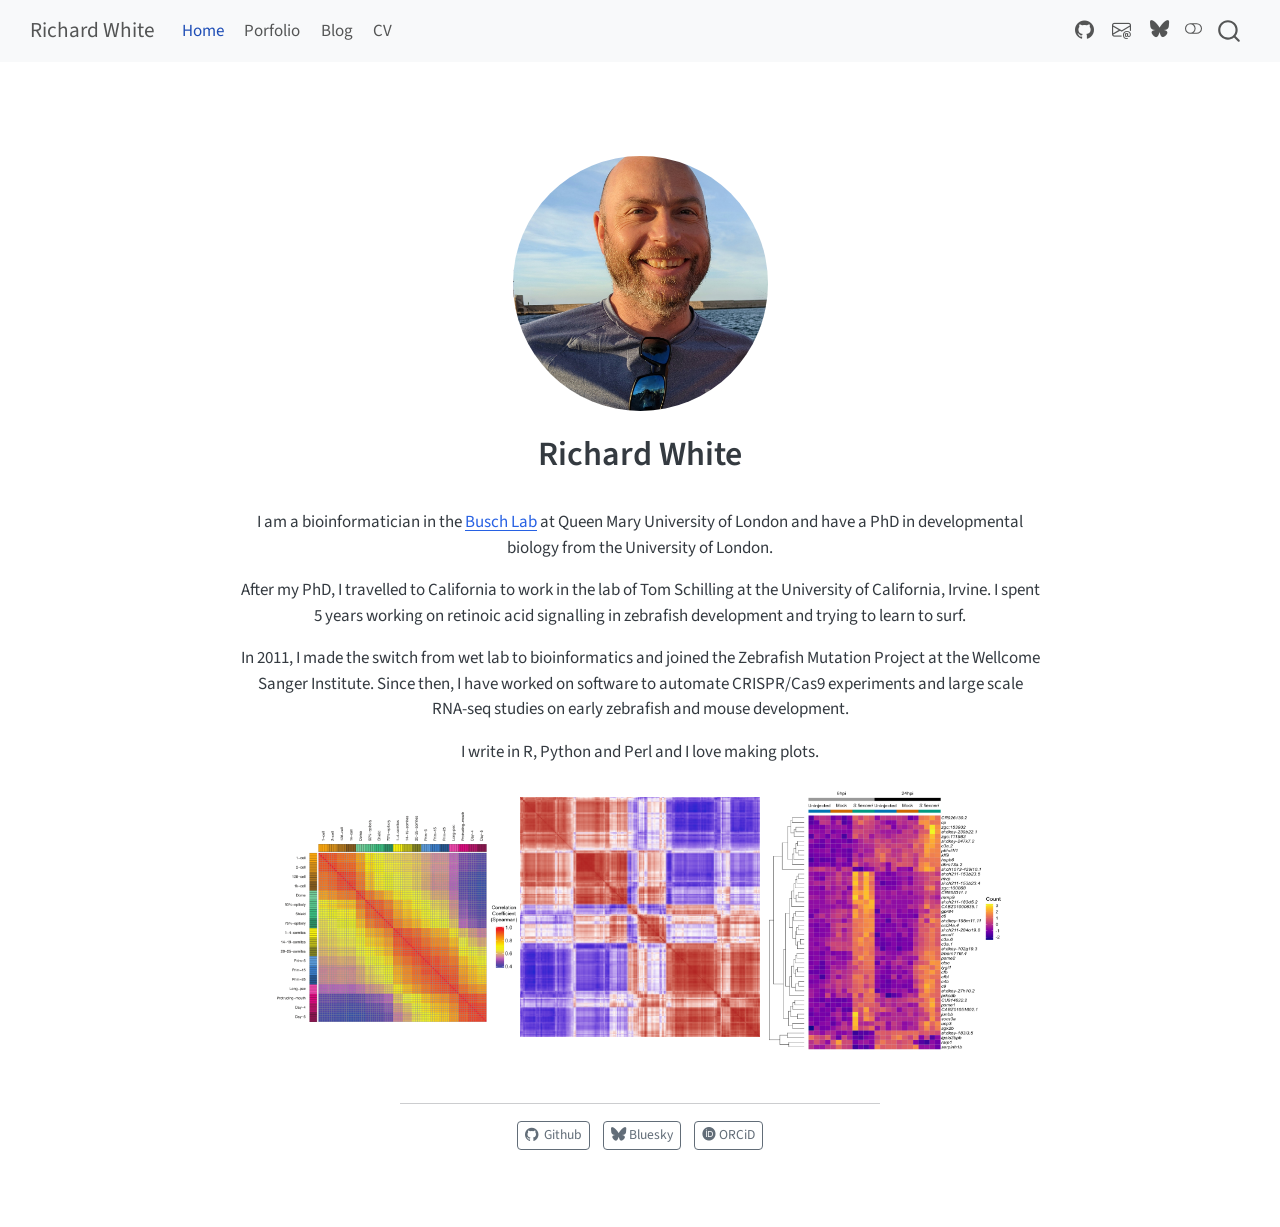
==== commit a442232f: "Update sample correlation matrix post" ====
--- a/docs/index.html
+++ b/docs/index.html
@@ -94,6 +94,10 @@
   <li class="nav-item">
     <a class="nav-link active" href="./index.html" aria-current="page"> 
 <span class="menu-text">Home</span></a>
+  </li>  
+  <li class="nav-item">
+    <a class="nav-link" href="./portfolio.html"> 
+<span class="menu-text">Porfolio</span></a>
   </li>  
   <li class="nav-item">
     <a class="nav-link" href="./blog.html"> 
@@ -147,8 +151,8 @@
 <p>After my PhD, I travelled to California to work in the lab of Tom Schilling at the University of California, Irvine. I spent 5 years working on retinoic acid signalling in zebrafish development and trying to learn to surf.</p>
 <p>In 2011, I made the switch from wet lab to bioinformatics and joined the Zebrafish Mutation Project at the Wellcome Sanger Institute. Since then, I have worked on software to automate CRISPR/Cas9 experiments and large scale RNA-seq studies on early zebrafish and mouse development.</p>
 <p>I write in R, Python and Perl and I love making plots.</p>
-<div id="example-plots">
-<p><img src="assets/images/zfs-fig1b.png" class="img-fluid" style="width:30.0%"> <img src="assets/images/top1000-var-high-res.png" class="img-fluid" style="width:30.0%"> <img src="assets/images/shigella-heatmap.png" class="img-fluid" style="width:30.0%"></p>
+<div id="example-plots" style="background-color: #FFFFFF">
+<p><a href="posts/sample-cor-matrix/index.html"><img src="assets/images/zfs-fig1b.png" class="img-fluid" style="width:30.0%"></a> <img src="assets/images/top1000-var-high-res.png" class="img-fluid" style="width:30.0%"> <img src="assets/images/shigella-heatmap.png" class="img-fluid" style="width:30.0%"></p>
 </div>
 
 
